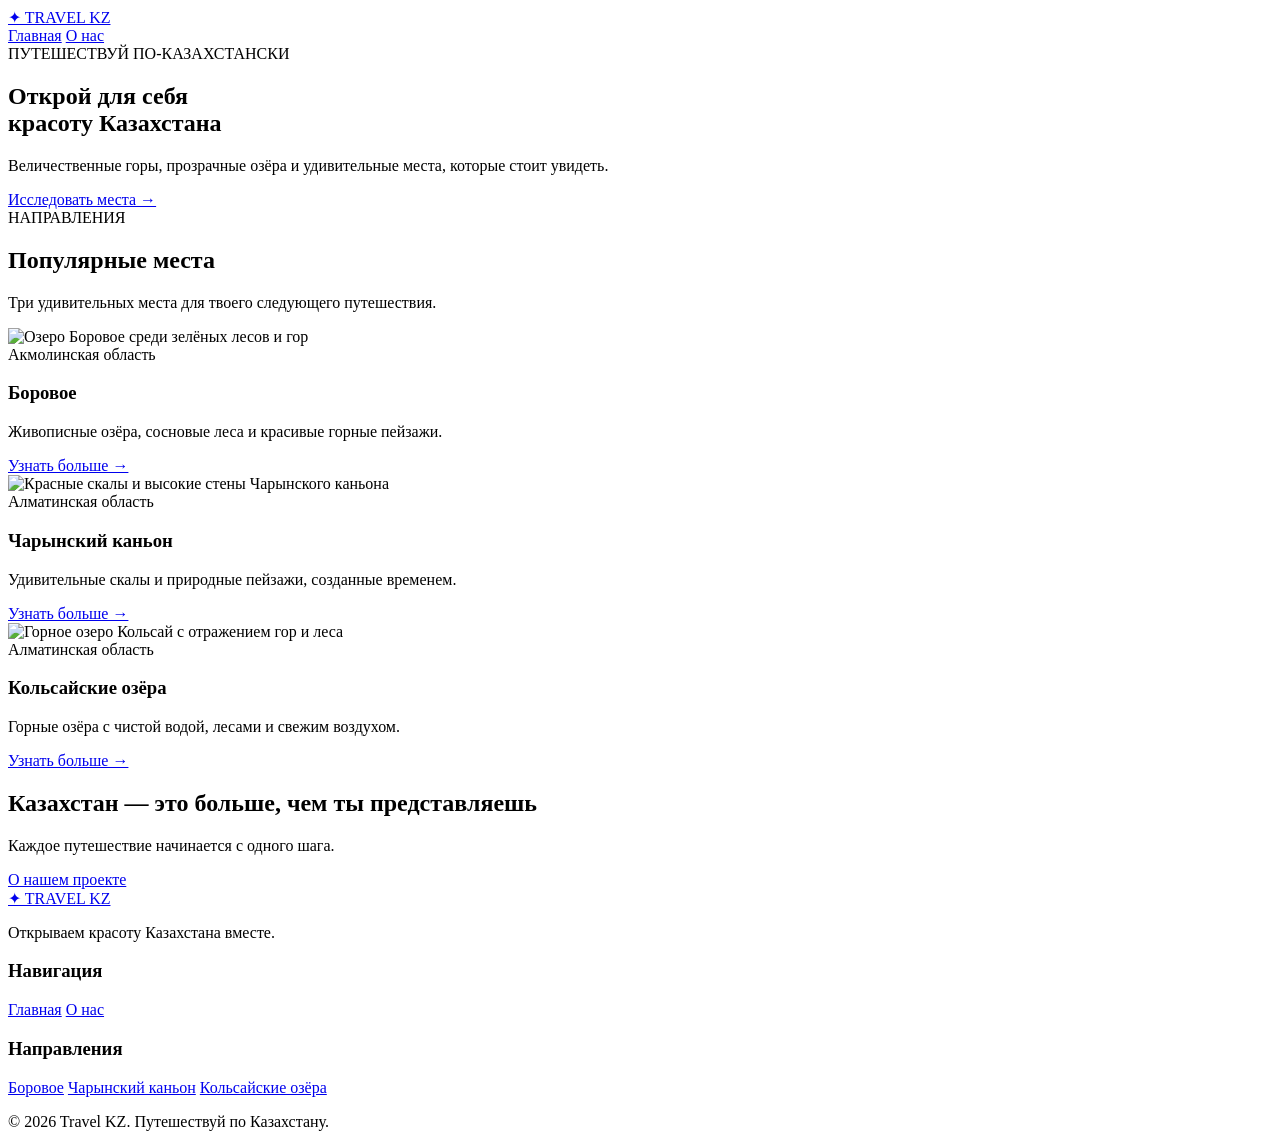
==== index.html @ a393f0b0 "Add files via upload Первая версия сайта Travel KZ" ====
<!DOCTYPE html>
<html lang="ru">
<head>
    <meta charset="UTF-8">
    <meta name="viewport" content="width=device-width, initial-scale=1.0">

    <title>Путешествия по Казахстану: красивые места и маршруты</title>

    <meta name="description" content="Откройте Казахстан: озеро Боровое, Чарынский каньон и Кольсайские озёра. Красивые места, фотографии и советы для путешествий.">

    <meta name="robots" content="index, follow">

    <link rel="canonical" href="https://travel-site.github.io/travel-site/">
    <link rel="icon" href="favicon.svg" type="image/svg+xml">
    
<meta property="og:type" content="website">
<meta property="og:locale" content="ru_RU">

<meta property="og:title" content="Путешествия по Казахстану">
<meta property="og:description" content="Откройте красивые места Казахстана: озёра, горы, маршруты и советы.">

<meta property="og:url" content="https://travel-site.github.io/travel-site/">

<meta property="og:image" content="https://travel-site.github.io/travel-site/img/og-cover.jpg">

<meta name="twitter:card" content="summary_large_image">

    <link rel="stylesheet" href="css/style.css">

  
    

  
    <script type="application/ld+json">
    {
        "@context": "https://schema.org",
        "@type": "WebSite",
        "name": "Travel KZ",
        "url": "https://USERNAME.github.io/travel-site/",
        "inLanguage": "ru"
    }
    </script>
</head>

<body>

  
    <header class="header">
        <div class="container header-inner">

            <a href="index.html" class="logo">
                <span class="logo-icon">✦</span>
                TRAVEL KZ
            </a>

            <nav class="nav">
                <a href="index.html" class="active">Главная</a>
                <a href="about.html">О нас</a>
            </nav>

        </div>
    </header>

   
    <main>

        <section class="hero">
            <div class="container hero-content">

                <span class="hero-label">ПУТЕШЕСТВУЙ ПО-КАЗАХСТАНСКИ</span>

                <h1>Открой для себя<br>красоту Казахстана</h1>

                <p>
                    Величественные горы, прозрачные озёра
                    и удивительные места, которые стоит увидеть.
                </p>

                <a href="#places" class="button">
                    Исследовать места →
                </a>

            </div>
        </section>

        <!-- ПОПУЛЯРНЫЕ МЕСТА -->
        <section class="places section" id="places">
            <div class="container">

                <div class="section-heading">
                    <span class="eyebrow">НАПРАВЛЕНИЯ</span>
                    <h2>Популярные места</h2>
                    <p>Три удивительных места для твоего следующего путешествия.</p>
                </div>

                <div class="cards">

                    <article class="card">
                        <img
                            src="img/photo1.jpg"
                            alt="Озеро Боровое среди зелёных лесов и гор"
                            width="600"
                            height="400"
                        >

                        <div class="card-content">
                            <span class="card-location">Акмолинская область</span>
                            <h3>Боровое</h3>
                            <p>
                                Живописные озёра, сосновые леса
                                и красивые горные пейзажи.
                            </p>
                            <a href="about.html" class="card-link">
                                Узнать больше →
                            </a>
                        </div>
                    </article>

                    <article class="card">
                        <img
                            src="img/photo3.jpg"
                            alt="Красные скалы и высокие стены Чарынского каньона"
                            width="600"
                            height="400"
                        >

                        <div class="card-content">
                            <span class="card-location">Алматинская область</span>
                            <h3>Чарынский каньон</h3>
                            <p>
                                Удивительные скалы и природные
                                пейзажи, созданные временем.
                            </p>
                            <a href="about.html" class="card-link">
                                Узнать больше →
                            </a>
                        </div>
                    </article>

                    <article class="card">
                        <img
                            src="img/photo2.jpg"
                            alt="Горное озеро Кольсай с отражением гор и леса"
                            width="600"
                            height="400"
                        >

                        <div class="card-content">
                            <span class="card-location">Алматинская область</span>
                            <h3>Кольсайские озёра</h3>
                            <p>
                                Горные озёра с чистой водой,
                                лесами и свежим воздухом.
                            </p>
                            <a href="about.html" class="card-link">
                                Узнать больше →
                            </a>
                        </div>
                    </article>

                </div>
            </div>
        </section>

        <!-- ПРИЗЫВ К ПУТЕШЕСТВИЮ -->
        <section class="quote-section">
            <div class="container">
                <h2>Казахстан — это больше, чем ты представляешь</h2>
                <p>Каждое путешествие начинается с одного шага.</p>
                <a href="about.html" class="button button-light">
                    О нашем проекте
                </a>
            </div>
        </section>

    </main>

    <!-- ПОДВАЛ -->
    <footer class="footer">
        <div class="container footer-inner">

            <div class="footer-brand">
                <a href="index.html" class="logo">
                    <span class="logo-icon">✦</span>
                    TRAVEL KZ
                </a>
                <p>Открываем красоту Казахстана вместе.</p>
            </div>

            <div class="footer-links">
                <h3>Навигация</h3>
                <a href="index.html">Главная</a>
                <a href="about.html">О нас</a>
            </div>

            <div class="footer-links">
                <h3>Направления</h3>
                <a href="#places">Боровое</a> 
                <a href="#places">Чарынский каньон</a>
                <a href="#places">Кольсайские озёра</a>
            </div>

        </div>

        <div class="footer-bottom">
            <p>© 2026 Travel KZ. Путешествуй по Казахстану.</p>
        </div>
    </footer>

</body>
</html>
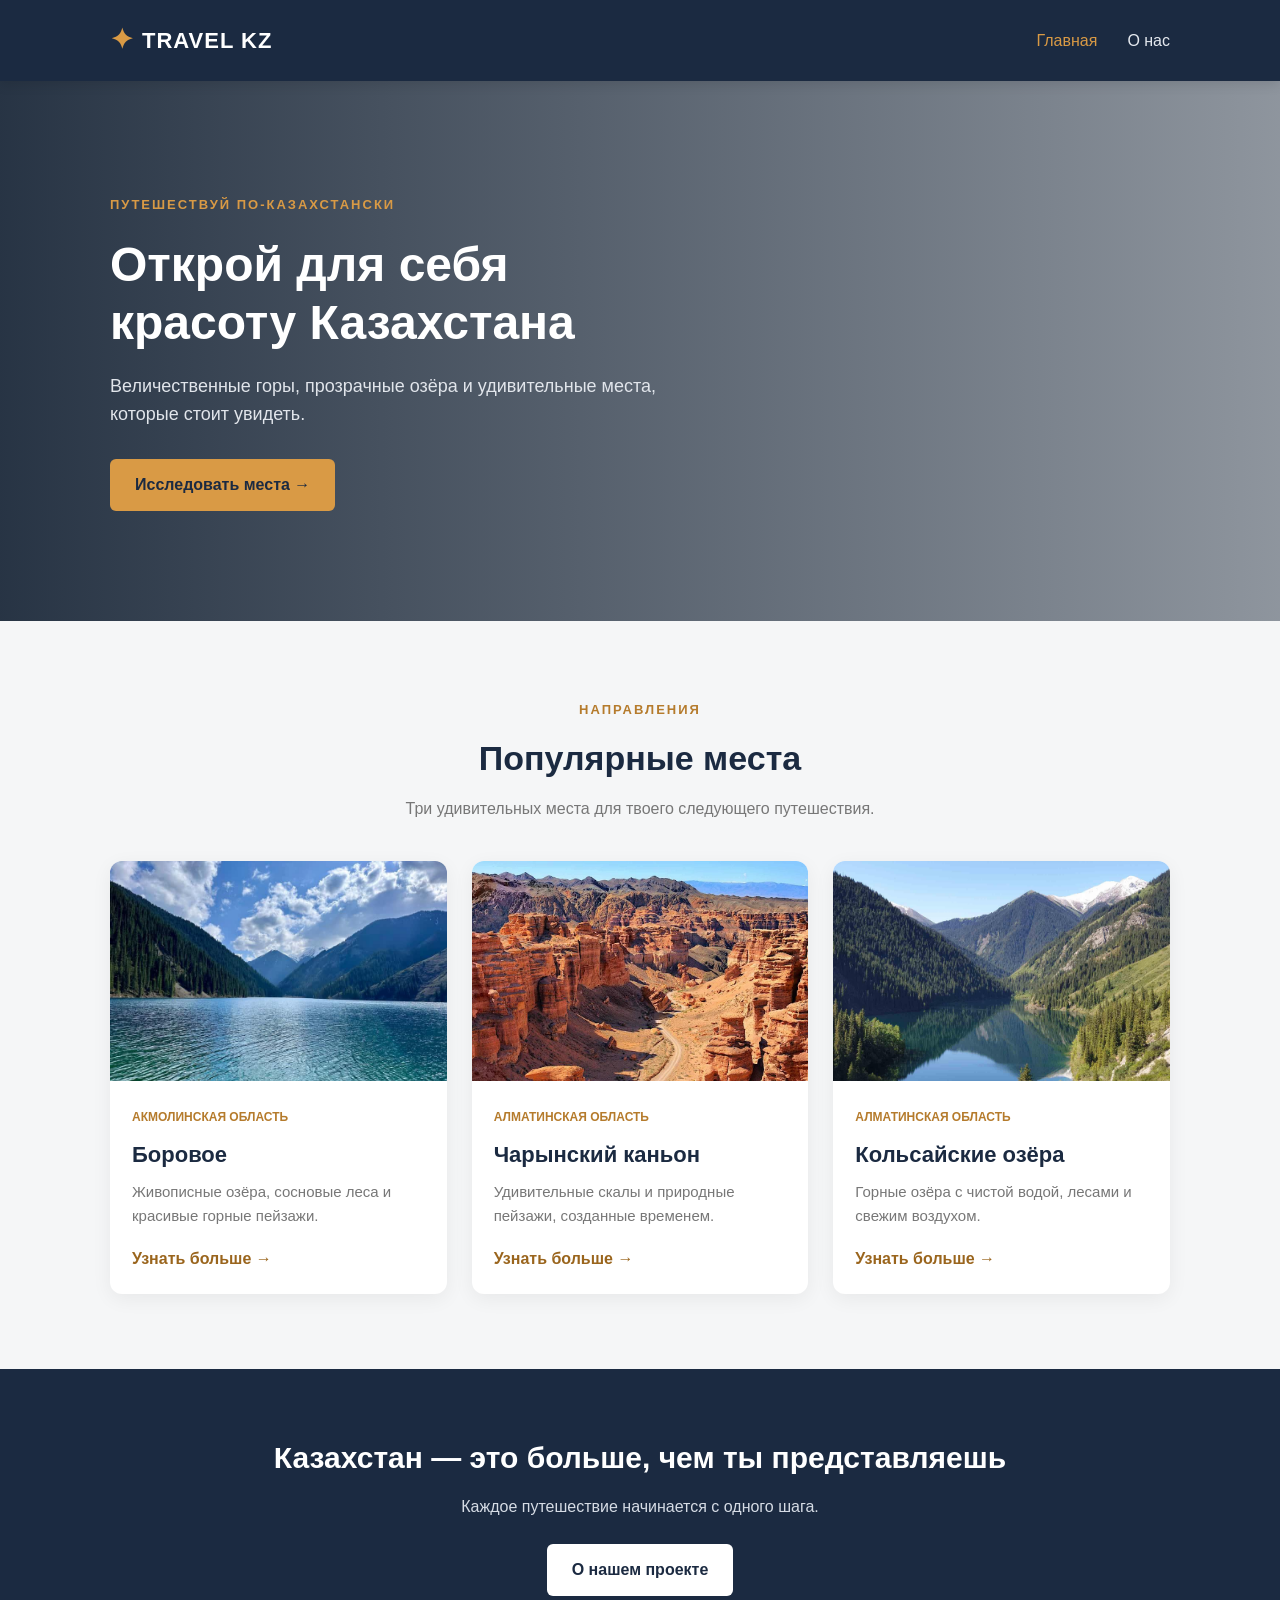
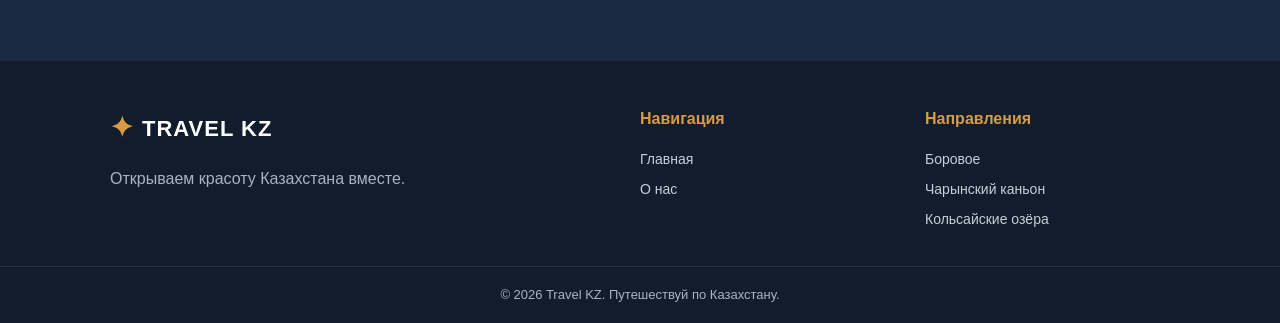
==== commit 513290c1: "Add files via upload" ====
--- a/index.html
+++ b/index.html
@@ -26,7 +26,7 @@
 
 <meta name="twitter:card" content="summary_large_image">
 
-    <link rel="stylesheet" href="css/style.css">
+    <link rel="stylesheet" href="style.css">
 
   
     
--- a/style.css
+++ b/style.css
@@ -0,0 +1,455 @@
+
+
+:root {
+    --main: #1b2a41;
+    --accent: #d99a45;
+    --dark: #222222;
+    --light: #f5f6f7;
+    --white: #ffffff;
+    --muted: #777777;
+}
+
+*,
+*::before,
+*::after {
+    box-sizing: border-box;
+}
+
+* {
+    margin: 0;
+    padding: 0;
+}
+
+html {
+    scroll-behavior: smooth;
+}
+
+body {
+    font-family: "Segoe UI", Arial, sans-serif;
+    line-height: 1.6;
+    color: var(--dark);
+    background: var(--light);
+    min-height: 100vh;
+    display: flex;
+    flex-direction: column;
+}
+
+main {
+    flex: 1;
+}
+
+.container {
+    width: 100%;
+    max-width: 1100px;
+    margin: 0 auto;
+    padding: 0 20px;
+}
+
+a {
+    text-decoration: none;
+    color: inherit;
+}
+
+/* =========================
+   ШАПКА
+========================= */
+
+.header {
+    background: var(--main);
+    color: var(--white);
+    padding: 18px 0;
+    position: sticky;
+    top: 0;
+    z-index: 100;
+    box-shadow: 0 3px 12px rgba(0, 0, 0, 0.12);
+}
+
+.header-inner {
+    display: flex;
+    justify-content: space-between;
+    align-items: center;
+}
+
+.logo {
+    display: inline-flex;
+    align-items: center;
+    gap: 8px;
+    color: var(--white);
+    font-size: 22px;
+    font-weight: 800;
+    letter-spacing: 1px;
+}
+
+.logo-icon {
+    color: var(--accent);
+    font-size: 28px;
+}
+
+.nav {
+    display: flex;
+    align-items: center;
+    gap: 30px;
+}
+
+.nav a {
+    color: #e5e9ef;
+    transition: color 0.3s;
+}
+
+.nav a:hover,
+.nav a.active {
+    color: var(--accent);
+}
+
+/* =========================
+   ГЛАВНЫЙ БЛОК
+========================= */
+
+.hero {
+    background:
+        linear-gradient(
+            90deg,
+            rgba(17, 31, 49, 0.9),
+            rgba(17, 31, 49, 0.45)
+        ),
+        url("../img/borovoe.jpg") center / cover no-repeat;
+
+    color: var(--white);
+    padding: 110px 0;
+}
+
+.hero-content {
+    max-width: 1100px;
+}
+
+.hero-label {
+    color: var(--accent);
+    font-size: 13px;
+    font-weight: bold;
+    letter-spacing: 2px;
+}
+
+.hero h1 {
+    font-size: 48px;
+    line-height: 1.2;
+    margin: 20px 0;
+}
+
+.hero p {
+    max-width: 550px;
+    color: #e1e5eb;
+    font-size: 18px;
+    margin-bottom: 30px;
+}
+
+.button {
+    display: inline-block;
+    background: var(--accent);
+    color: var(--main);
+    padding: 13px 25px;
+    border-radius: 6px;
+    font-weight: bold;
+    transition: transform 0.3s, background 0.3s;
+}
+
+.button:hover {
+    background: #edb665;
+    transform: translateY(-3px);
+}
+
+.button-light {
+    background: var(--white);
+    color: var(--main);
+}
+
+/* =========================
+   СЕКЦИЯ МЕСТ
+========================= */
+
+.section {
+    padding: 75px 0;
+}
+
+.section-heading {
+    text-align: center;
+    margin-bottom: 40px;
+}
+
+.eyebrow {
+    color: #b57b2c;
+    font-size: 13px;
+    font-weight: bold;
+    letter-spacing: 2px;
+}
+
+.section-heading h2 {
+    color: var(--main);
+    font-size: 34px;
+    margin: 10px 0;
+}
+
+.section-heading p {
+    color: var(--muted);
+}
+
+/* =========================
+   КАРТОЧКИ
+========================= */
+
+.cards {
+    display: grid;
+    grid-template-columns: repeat(3, 1fr);
+    gap: 25px;
+}
+
+.card {
+    background: var(--white);
+    border-radius: 12px;
+    overflow: hidden;
+    box-shadow: 0 5px 20px rgba(0, 0, 0, 0.06);
+    transition: transform 0.3s, box-shadow 0.3s;
+}
+
+.card:hover {
+    transform: translateY(-6px);
+    box-shadow: 0 10px 28px rgba(0, 0, 0, 0.12);
+}
+
+.card img {
+    width: 100%;
+    height: 220px;
+    object-fit: cover;
+    display: block;
+}
+
+.card-content {
+    padding: 22px;
+}
+
+.card-location {
+    color: #b57b2c;
+    font-size: 12px;
+    font-weight: bold;
+    text-transform: uppercase;
+}
+
+.card h3 {
+    color: var(--main);
+    font-size: 22px;
+    margin: 8px 0;
+}
+
+.card p {
+    color: var(--muted);
+    font-size: 15px;
+    margin-bottom: 18px;
+}
+
+.card-link {
+    color: #9a651d;
+    font-weight: bold;
+}
+
+.card-link:hover {
+    text-decoration: underline;
+}
+
+/* =========================
+   ДОПОЛНИТЕЛЬНЫЙ БЛОК
+========================= */
+
+.quote-section {
+    background: var(--main);
+    color: var(--white);
+    text-align: center;
+    padding: 65px 20px;
+}
+
+.quote-section h2 {
+    font-size: 30px;
+    margin-bottom: 12px;
+}
+
+.quote-section p {
+    color: #d6dce5;
+    margin-bottom: 25px;
+}
+
+/* =========================
+   СТРАНИЦА О НАС
+========================= */
+
+.about-hero {
+    background: #e5eaf0;
+    padding: 65px 0;
+    text-align: center;
+}
+
+.about-hero h1 {
+    color: var(--main);
+    font-size: 42px;
+    margin-bottom: 15px;
+}
+
+.about-hero p {
+    max-width: 700px;
+    margin: 0 auto;
+    color: #555;
+}
+
+.about-content {
+    padding: 60px 0;
+}
+
+.about-content h2 {
+    color: var(--main);
+    margin-bottom: 15px;
+}
+
+.about-content p {
+    margin-bottom: 20px;
+}
+
+.about-box {
+    background: var(--white);
+    padding: 30px;
+    border-radius: 12px;
+    margin-top: 30px;
+}
+
+/* =========================
+   СТРАНИЦА 404
+========================= */
+
+.error-page {
+    text-align: center;
+    padding: 100px 20px;
+}
+
+.error-page h1 {
+    color: var(--main);
+    font-size: 60px;
+}
+
+.error-page p {
+    margin: 20px 0;
+}
+
+/* =========================
+   ПОДВАЛ
+========================= */
+
+.footer {
+    background: #111d2d;
+    color: var(--white);
+    padding-top: 45px;
+}
+
+.footer-inner {
+    display: grid;
+    grid-template-columns: 2fr 1fr 1fr;
+    gap: 40px;
+    padding-bottom: 35px;
+}
+
+.footer-brand p {
+    color: #aab3c0;
+    margin-top: 15px;
+}
+
+.footer-links {
+    display: flex;
+    flex-direction: column;
+    gap: 8px;
+}
+
+.footer-links h3 {
+    color: var(--accent);
+    margin-bottom: 8px;
+    font-size: 16px;
+}
+
+.footer-links a {
+    color: #c7ced8;
+    font-size: 14px;
+}
+
+.footer-links a:hover {
+    color: var(--white);
+}
+
+.footer-bottom {
+    border-top: 1px solid #29364a;
+    text-align: center;
+    padding: 18px 20px;
+    color: #aab3c0;
+    font-size: 13px;
+}
+
+/* =========================
+   АДАПТИВНОСТЬ
+========================= */
+
+@media (max-width: 768px) {
+
+    .hero {
+        padding: 75px 0;
+    }
+
+    .hero h1 {
+        font-size: 36px;
+    }
+
+    .cards {
+        grid-template-columns: 1fr 1fr;
+    }
+
+    .footer-inner {
+        grid-template-columns: 1fr 1fr;
+    }
+
+    .section-heading h2 {
+        font-size: 28px;
+    }
+}
+
+@media (max-width: 500px) {
+
+    .header-inner {
+        flex-direction: column;
+        gap: 12px;
+    }
+
+    .nav {
+        gap: 20px;
+    }
+
+    .hero {
+        padding: 60px 0;
+    }
+
+    .hero h1 {
+        font-size: 30px;
+    }
+
+    .hero p {
+        font-size: 16px;
+    }
+
+    .cards {
+        grid-template-columns: 1fr;
+    }
+
+    .section {
+        padding: 50px 0;
+    }
+
+    .footer-inner {
+        grid-template-columns: 1fr;
+        gap: 25px;
+    }
+
+    .about-hero h1 {
+        font-size: 32px;
+    }
+}
